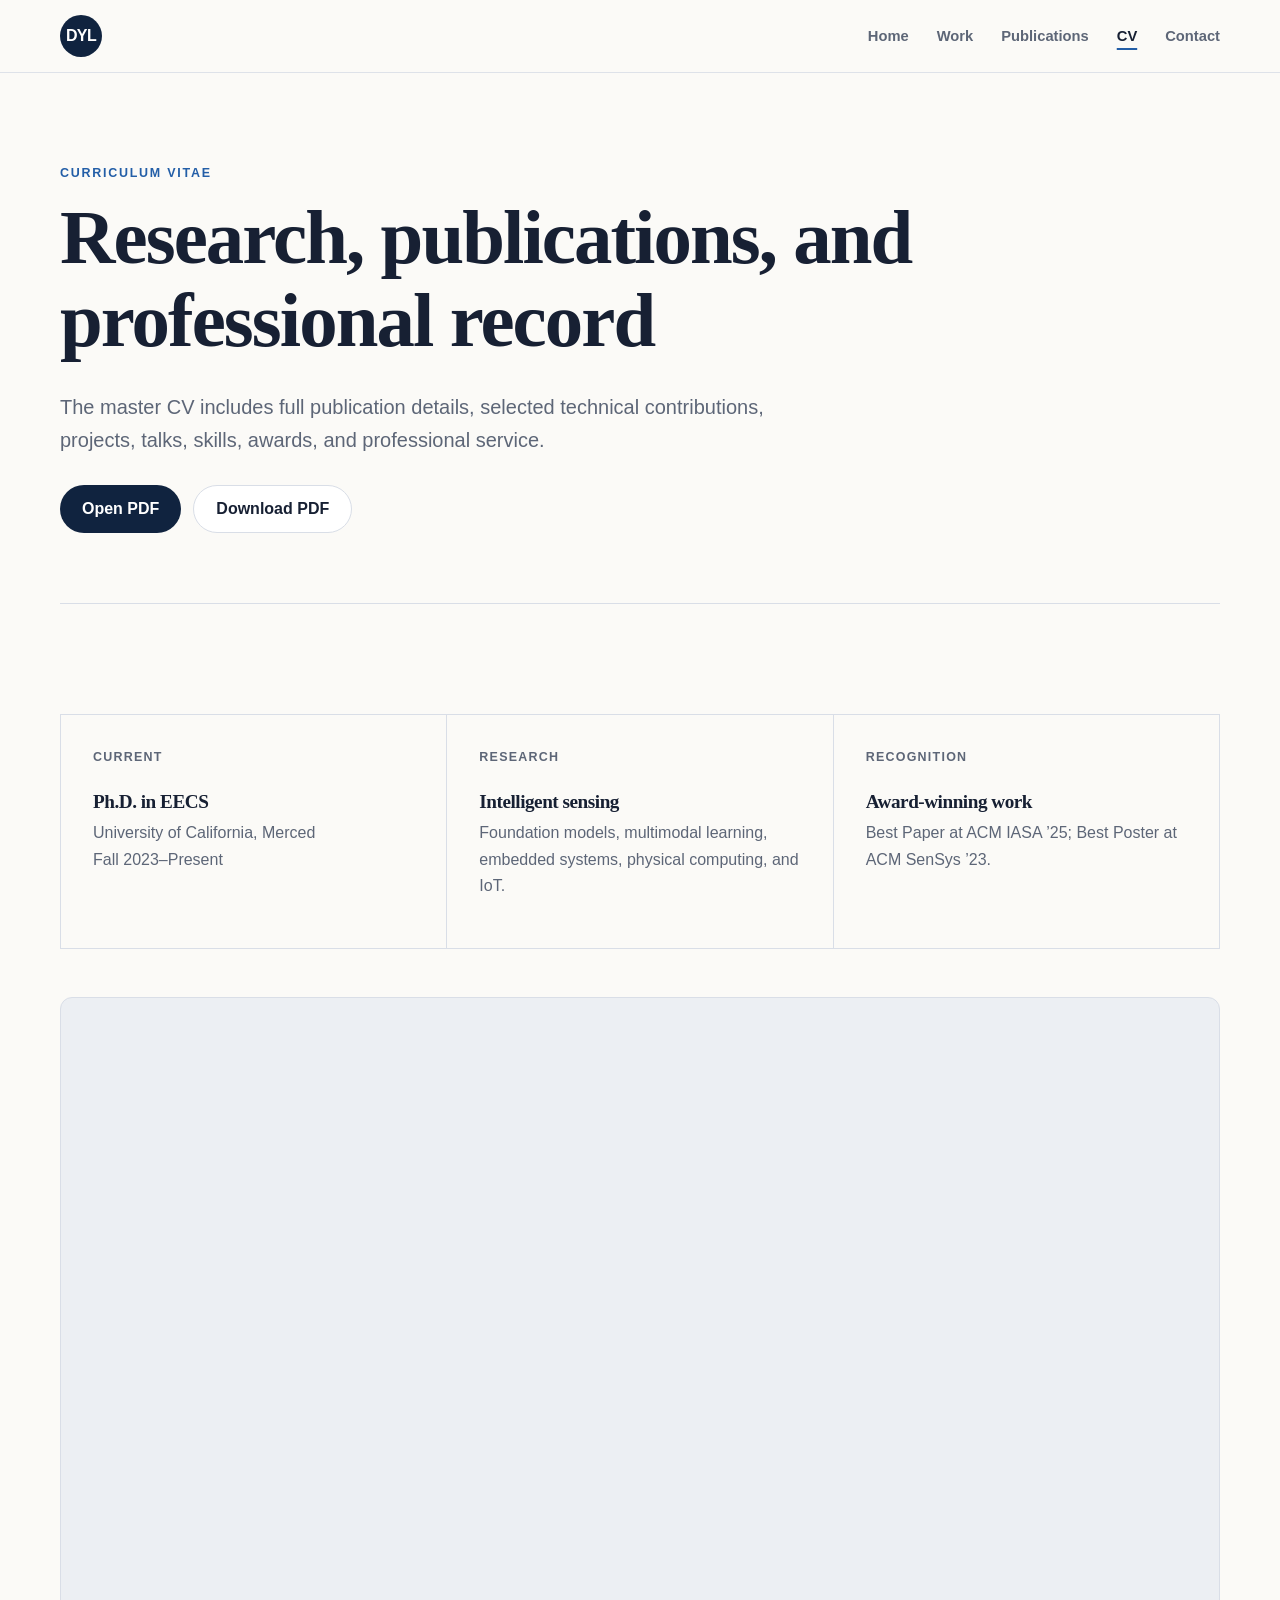
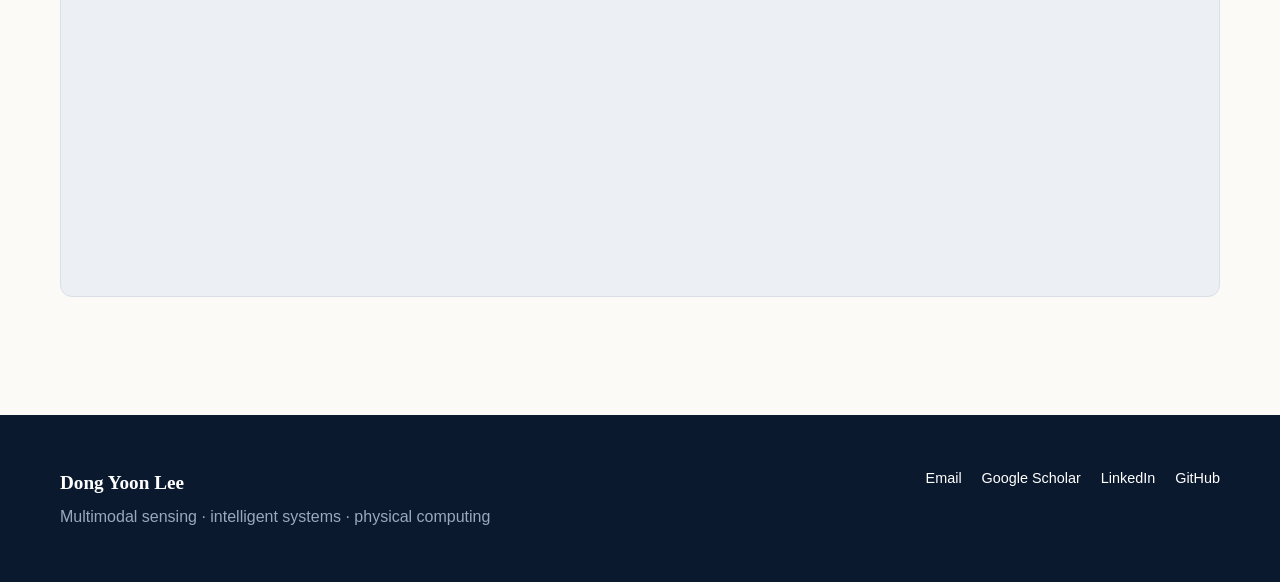
==== cv.html @ 0a425f96 "first pass" ====
<!doctype html>
<html lang="en">
<head>
  <meta charset="utf-8"><meta name="viewport" content="width=device-width, initial-scale=1">
  <meta name="description" content="Master curriculum vitae for Dong Yoon Lee.">
  <title>Curriculum Vitae · Dong Yoon Lee</title><link rel="stylesheet" href="style.css">
</head>
<body>
  <a class="skip-link" href="#content">Skip to content</a>
  <header class="site-header"><div class="nav-wrap"><a class="brand" href="index.html" aria-label="Dong Yoon Lee, home">DYL</a><nav class="site-nav" aria-label="Primary navigation"><a href="index.html">Home</a><a href="index.html#work">Work</a><a href="publications.html">Publications</a><a class="active" aria-current="page" href="cv.html">CV</a><a href="contact.html">Contact</a></nav></div></header>
  <main id="content">
    <header class="page-hero shell"><p class="eyebrow">Curriculum vitae</p><h1>Research, publications, and professional record</h1><p class="lede">The master CV includes full publication details, selected technical contributions, projects, talks, skills, awards, and professional service.</p><div class="cv-actions"><a class="button primary" href="assets/dong-yoon-lee-cv.pdf">Open PDF</a><a class="button secondary" href="assets/dong-yoon-lee-cv.pdf" download>Download PDF</a></div></header>
    <section class="section shell">
      <div class="fact-grid" style="margin-bottom:48px"><article><p class="kicker">Current</p><h3>Ph.D. in EECS</h3><p>University of California, Merced<br>Fall 2023–Present</p></article><article><p class="kicker">Research</p><h3>Intelligent sensing</h3><p>Foundation models, multimodal learning, embedded systems, physical computing, and IoT.</p></article><article><p class="kicker">Recognition</p><h3>Award-winning work</h3><p>Best Paper at ACM IASA ’25; Best Poster at ACM SenSys ’23.</p></article></div>
      <iframe class="pdf-frame" src="assets/dong-yoon-lee-cv.pdf" title="Dong Yoon Lee master curriculum vitae"><p>Your browser cannot display embedded PDFs. <a href="assets/dong-yoon-lee-cv.pdf">Download the CV instead.</a></p></iframe>
    </section>
  </main>
  <footer class="site-footer"><div class="shell footer-grid"><div><strong>Dong Yoon Lee</strong><p>Multimodal sensing · intelligent systems · physical computing</p></div><div class="footer-links"><a href="mailto:dlee267@ucmerced.edu">Email</a><a href="https://scholar.google.com/citations?user=Y2DTte0AAAAJ&amp;hl=en">Google Scholar</a><a href="https://www.linkedin.com/in/dong-yoon-l-203b5611b/">LinkedIn</a><a href="https://github.com/dlee267">GitHub</a></div></div></footer>
</body>
</html>
---- style.css ----
:root {
  --ink: #172033;
  --muted: #5d6677;
  --line: #d9dee7;
  --paper: #fbfaf7;
  --white: #ffffff;
  --navy: #10233f;
  --blue: #235ea7;
  --teal: #087f75;
  --amber: #a65f09;
  --violet: #7754a4;
  --max: 1160px;
  --shadow: 0 18px 55px rgba(24, 37, 58, 0.10);
}

* { box-sizing: border-box; }
html { scroll-behavior: smooth; }
body { margin: 0; color: var(--ink); background: var(--paper); font-family: Inter, ui-sans-serif, -apple-system, BlinkMacSystemFont, "Segoe UI", sans-serif; font-size: 16px; line-height: 1.65; -webkit-font-smoothing: antialiased; }
a { color: inherit; text-underline-offset: 0.2em; }
a:hover { color: var(--blue); }
img, iframe { max-width: 100%; }
.shell { width: min(var(--max), calc(100% - 40px)); margin-inline: auto; }
.skip-link { position: fixed; top: -60px; left: 20px; z-index: 100; padding: 10px 16px; background: var(--white); border: 2px solid var(--blue); }
.skip-link:focus { top: 12px; }

.site-header { position: sticky; top: 0; z-index: 20; border-bottom: 1px solid rgba(217, 222, 231, 0.85); background: rgba(251, 250, 247, 0.93); backdrop-filter: blur(14px); }
.nav-wrap { width: min(var(--max), calc(100% - 40px)); min-height: 72px; margin-inline: auto; display: flex; align-items: center; justify-content: space-between; gap: 24px; }
.brand { display: grid; place-items: center; width: 42px; height: 42px; border-radius: 50%; background: var(--navy); color: white; font-weight: 800; letter-spacing: -0.04em; text-decoration: none; }
.brand:hover { color: white; background: var(--blue); }
.site-nav { display: flex; gap: 28px; align-items: center; }
.site-nav a { color: var(--muted); font-size: 0.92rem; font-weight: 650; text-decoration: none; }
.site-nav a:hover, .site-nav a.active { color: var(--ink); }
.site-nav a.active { text-decoration: underline; text-decoration-color: var(--blue); text-decoration-thickness: 2px; text-underline-offset: 0.45em; }

h1, h2, h3 { margin: 0; font-family: Georgia, "Times New Roman", serif; line-height: 1.08; letter-spacing: -0.025em; }
h1 { font-size: clamp(3rem, 7vw, 6.6rem); }
h2 { font-size: clamp(2.05rem, 4.2vw, 3.8rem); }
h3 { font-size: 1.35rem; }
p { margin: 0 0 1em; }
.eyebrow, .kicker { margin: 0 0 0.85rem; color: var(--blue); font-size: 0.78rem; font-weight: 800; letter-spacing: 0.14em; text-transform: uppercase; }
.kicker { color: var(--muted); letter-spacing: 0.1em; }
.eyebrow.light { color: #9ec6ff; }
.section { padding-block: 110px; }
.section-tint { background: #f0f3f6; }
.section-dark { color: white; background: var(--navy); }
.section-heading { display: flex; align-items: end; justify-content: space-between; gap: 40px; margin-bottom: 48px; }
.section-heading > p { max-width: 480px; color: var(--muted); margin: 0; }

.hero { min-height: 680px; display: grid; grid-template-columns: minmax(0, 1.55fr) minmax(270px, 0.65fr); gap: 80px; align-items: center; padding-block: 100px; }
.hero h1 span { color: var(--blue); }
.hero-lede { max-width: 760px; margin-top: 30px; color: var(--muted); font-size: clamp(1.15rem, 2vw, 1.4rem); }
.button-row { display: flex; flex-wrap: wrap; gap: 12px; margin-top: 38px; }
.button { display: inline-flex; align-items: center; justify-content: center; min-height: 48px; padding: 0 22px; border-radius: 999px; font-weight: 750; text-decoration: none; transition: 160ms ease; }
.button:hover { transform: translateY(-2px); }
.button.primary { color: white; background: var(--navy); }
.button.primary:hover { color: white; background: var(--blue); }
.button.secondary { border: 1px solid var(--line); background: white; }
.hero-panel { padding: 32px; border: 1px solid var(--line); border-radius: 20px; background: rgba(255,255,255,0.72); box-shadow: var(--shadow); }
.stats { margin: 0; }
.stats > div { display: grid; grid-template-columns: 72px 1fr; gap: 18px; align-items: baseline; padding-block: 18px; border-top: 1px solid var(--line); }
.stats dt { font-family: Georgia, serif; font-size: 2.6rem; font-weight: 700; }
.stats dd { margin: 0; color: var(--muted); line-height: 1.25; }
.availability { margin: 18px 0 0; padding-top: 20px; border-top: 1px solid var(--line); font-size: 0.9rem; color: var(--muted); }

.intro-grid { display: grid; grid-template-columns: 0.8fr 1.2fr; gap: 90px; }
.prose { color: var(--muted); }
.prose.large { font-size: 1.15rem; }
.prose p:last-child { margin-bottom: 0; }
.card-grid { display: grid; gap: 22px; }
.card-grid.two-col { grid-template-columns: repeat(2, minmax(0, 1fr)); }
.area-card { position: relative; min-height: 330px; padding: 34px; overflow: hidden; border: 1px solid var(--line); border-radius: 18px; background: white; text-decoration: none; transition: transform 180ms ease, box-shadow 180ms ease; }
.area-card::after { content: ""; position: absolute; width: 150px; height: 150px; right: -42px; bottom: -52px; border-radius: 50%; opacity: 0.13; background: currentColor; }
.area-card:hover { transform: translateY(-5px); color: inherit; box-shadow: var(--shadow); }
.area-card.cobalt { color: var(--blue); }
.area-card.teal { color: var(--teal); }
.area-card.amber { color: var(--amber); }
.area-card.violet { color: var(--violet); }
.area-card h3 { max-width: 430px; margin-top: 42px; color: var(--ink); font-size: 2rem; }
.area-card p { max-width: 490px; margin-top: 18px; color: var(--muted); }
.card-index { font-weight: 800; font-variant-numeric: tabular-nums; }
.text-link { display: inline-block; margin-top: 16px; font-weight: 800; text-decoration: none; }
.text-link.standalone { color: var(--blue); }

.feature-list { border-top: 1px solid var(--line); }
.feature-row { display: grid; grid-template-columns: 140px 1fr auto; gap: 34px; align-items: center; padding: 30px 10px; border-bottom: 1px solid var(--line); }
.feature-row h3 { font-size: 1.55rem; }
.feature-row p { margin: 8px 0 0; color: var(--muted); }
.feature-row > a { font-weight: 800; text-decoration: none; white-space: nowrap; }
.feature-meta { display: flex; flex-direction: column; color: var(--muted); font-size: 0.82rem; font-weight: 750; text-transform: uppercase; letter-spacing: 0.08em; }
.split-callout { display: grid; grid-template-columns: 1.2fr 0.8fr; gap: 100px; align-items: center; }
.split-callout p { color: #c9d4e4; font-size: 1.1rem; }
.light-button { margin-top: 20px; color: var(--navy); background: white; }
.fact-grid { display: grid; grid-template-columns: repeat(3, 1fr); gap: 1px; background: var(--line); border: 1px solid var(--line); }
.fact-grid article { padding: 32px; background: var(--paper); }
.fact-grid h3 { margin-top: 24px; font-size: 1.2rem; }
.fact-grid p:not(.kicker) { margin-top: 8px; color: var(--muted); }

.page-hero { padding-block: 90px 70px; border-bottom: 1px solid var(--line); }
.page-hero h1 { max-width: 1000px; font-size: clamp(2.8rem, 6vw, 5.6rem); }
.page-hero .lede { max-width: 760px; margin-top: 28px; color: var(--muted); font-size: 1.25rem; }
.breadcrumbs { margin-bottom: 28px; color: var(--muted); font-size: 0.9rem; }
.breadcrumbs a { text-decoration: none; }
.detail-layout { display: grid; grid-template-columns: 260px 1fr; gap: 80px; }
.detail-aside { position: sticky; top: 110px; align-self: start; }
.detail-aside ul { margin: 0; padding: 0; list-style: none; }
.detail-aside li { padding-block: 8px; border-bottom: 1px solid var(--line); }
.detail-aside a { color: var(--muted); text-decoration: none; }
.detail-main > section + section { margin-top: 80px; }
.detail-main h2 { margin-bottom: 28px; font-size: 2.3rem; }
.detail-main h3 { margin-bottom: 10px; }
.detail-main .prose { max-width: 780px; }
.project-grid { display: grid; grid-template-columns: repeat(2, minmax(0, 1fr)); gap: 20px; }
.project-card { padding: 28px; border: 1px solid var(--line); border-radius: 14px; background: white; }
.project-card .project-meta { color: var(--blue); font-size: 0.78rem; font-weight: 800; text-transform: uppercase; letter-spacing: 0.1em; }
.project-card h3 { margin-top: 14px; }
.project-card p { margin-top: 14px; color: var(--muted); }
.project-card ul { padding-left: 1.2em; color: var(--muted); }
.project-card a { color: var(--blue); font-weight: 750; text-decoration: none; }
.metric-strip { display: grid; grid-template-columns: repeat(3, 1fr); gap: 1px; margin: 40px 0; background: var(--line); border: 1px solid var(--line); }
.metric-strip div { padding: 24px; background: var(--paper); }
.metric-strip strong { display: block; font-family: Georgia, serif; font-size: 2rem; }
.metric-strip span { color: var(--muted); font-size: 0.9rem; }

.pub-year { display: grid; grid-template-columns: 120px 1fr; gap: 40px; padding-block: 34px; border-top: 1px solid var(--line); }
.pub-year > h2 { font-size: 1.6rem; color: var(--blue); }
.publication-list { display: grid; gap: 30px; }
.publication h3 { font-size: 1.28rem; line-height: 1.25; }
.publication p { margin: 8px 0 0; color: var(--muted); }
.publication .authors { color: var(--ink); }
.venue { font-style: italic; }
.badge { display: inline-block; margin-left: 8px; padding: 3px 8px; border-radius: 999px; color: #7a4300; background: #ffedcb; font-size: 0.7rem; font-style: normal; font-weight: 800; letter-spacing: 0.06em; text-transform: uppercase; }
.pub-links { display: flex; gap: 14px; margin-top: 10px; }
.pub-links a { color: var(--blue); font-size: 0.9rem; font-weight: 750; text-decoration: none; }

.cv-actions { display: flex; flex-wrap: wrap; gap: 12px; margin-top: 28px; }
.pdf-frame { width: 100%; min-height: 900px; border: 1px solid var(--line); border-radius: 12px; background: #eceff3; }
.contact-grid { display: grid; grid-template-columns: 1.1fr 0.9fr; gap: 60px; }
.contact-card { padding: 32px; border: 1px solid var(--line); border-radius: 16px; background: white; }
.contact-list { margin: 0; }
.contact-list div { display: grid; grid-template-columns: 110px 1fr; gap: 20px; padding-block: 18px; border-bottom: 1px solid var(--line); }
.contact-list div:last-child { border-bottom: 0; }
.contact-list dt { color: var(--muted); font-size: 0.82rem; font-weight: 800; text-transform: uppercase; letter-spacing: 0.08em; }
.contact-list dd { margin: 0; overflow-wrap: anywhere; }

.site-footer { padding-block: 52px; color: #d4ddeb; background: #0b192e; }
.footer-grid { display: flex; justify-content: space-between; gap: 40px; }
.site-footer strong { color: white; font-family: Georgia, serif; font-size: 1.2rem; }
.site-footer p { margin: 5px 0 0; color: #99a8bb; }
.footer-links { display: flex; flex-wrap: wrap; gap: 20px; align-content: start; }
.footer-links a { color: white; font-size: 0.9rem; text-decoration: none; }

@media (max-width: 860px) {
  .section { padding-block: 76px; }
  .hero { min-height: auto; grid-template-columns: 1fr; gap: 42px; padding-block: 72px; }
  .hero-panel { max-width: 520px; }
  .intro-grid, .split-callout, .detail-layout, .contact-grid { grid-template-columns: 1fr; gap: 44px; }
  .detail-aside { position: static; }
  .detail-aside ul { display: flex; flex-wrap: wrap; gap: 8px 20px; }
  .detail-aside li { border: 0; }
  .fact-grid { grid-template-columns: 1fr; }
  .section-heading { align-items: start; flex-direction: column; }
}

@media (max-width: 680px) {
  .shell, .nav-wrap { width: min(100% - 28px, var(--max)); }
  .nav-wrap { min-height: auto; padding-block: 14px; align-items: flex-start; }
  .site-nav { justify-content: flex-end; flex-wrap: wrap; gap: 10px 18px; }
  .site-nav a { font-size: 0.82rem; }
  .card-grid.two-col, .project-grid, .metric-strip { grid-template-columns: 1fr; }
  .feature-row { grid-template-columns: 1fr; gap: 12px; }
  .feature-meta { flex-direction: row; gap: 12px; }
  .pub-year { grid-template-columns: 1fr; gap: 18px; }
  .footer-grid { flex-direction: column; }
  .pdf-frame { min-height: 600px; }
}

@media (prefers-reduced-motion: reduce) {
  html { scroll-behavior: auto; }
  *, *::before, *::after { transition-duration: 0.01ms !important; }
}
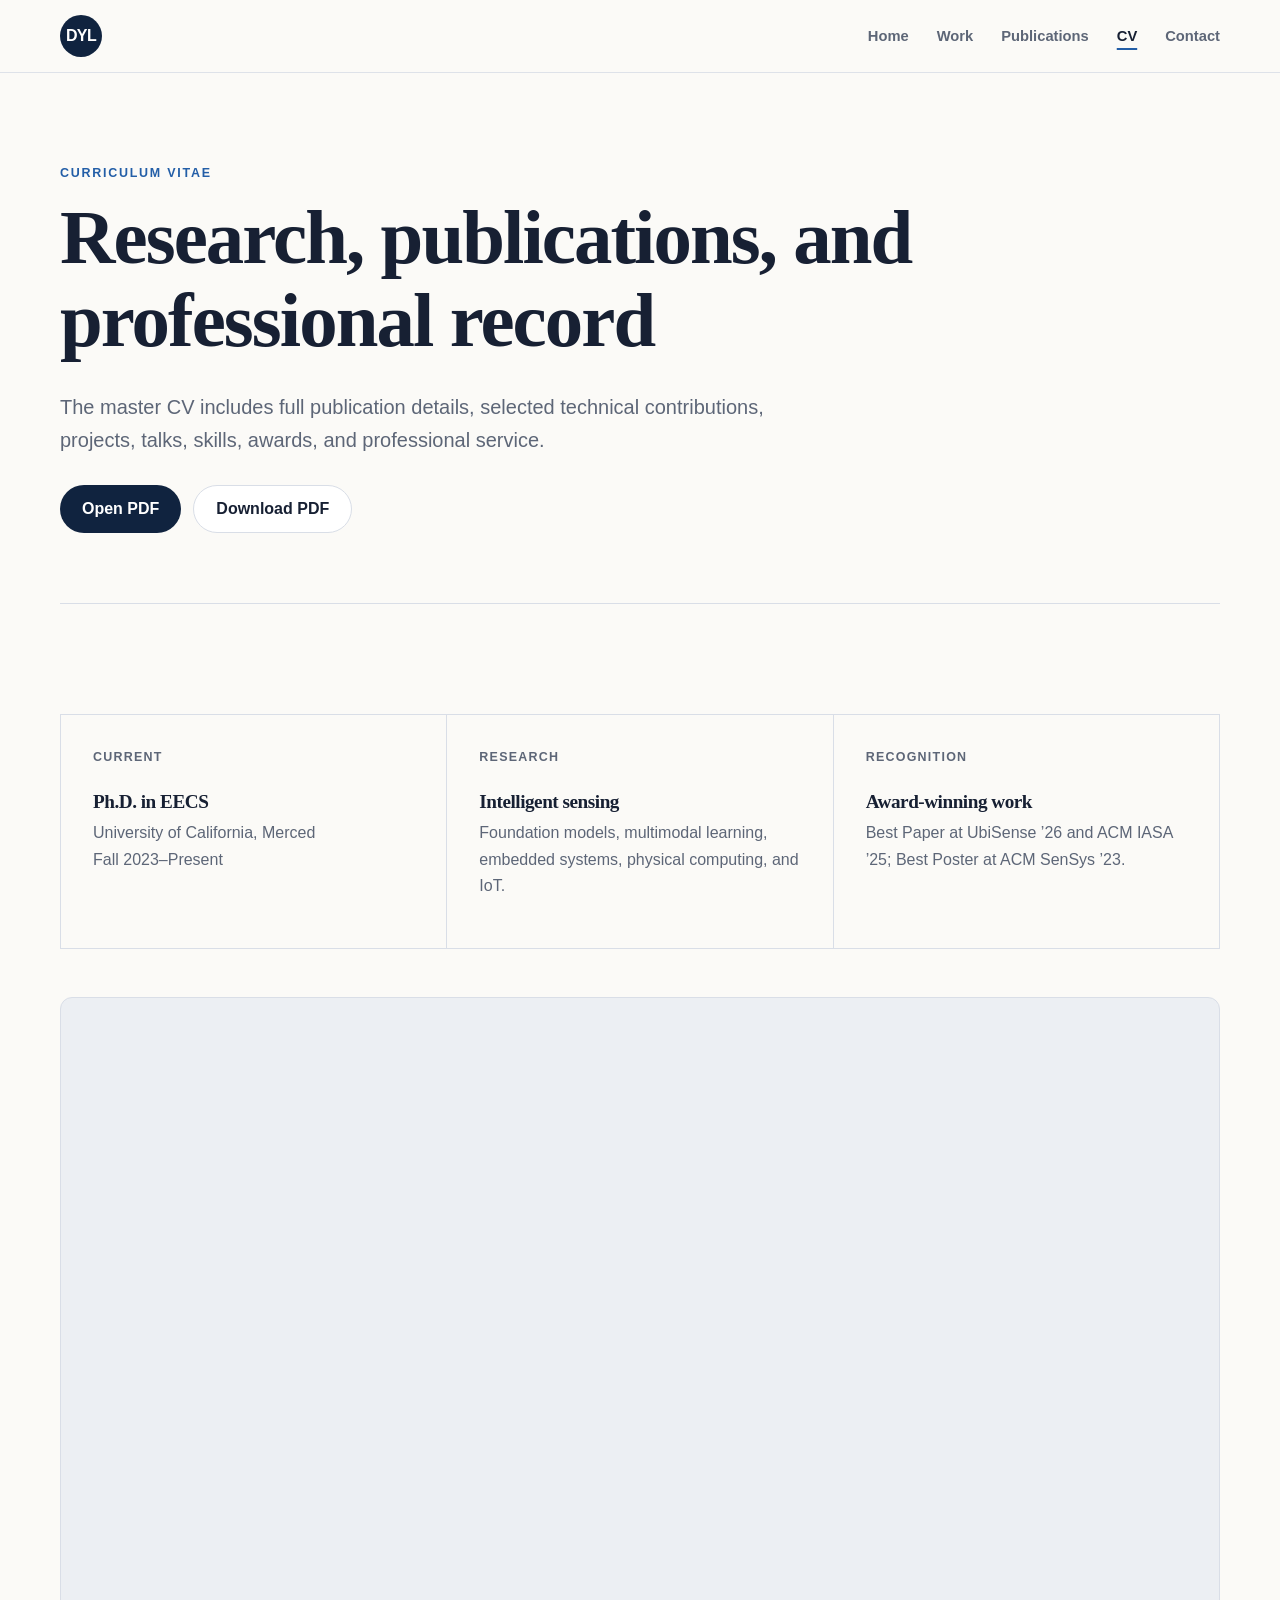
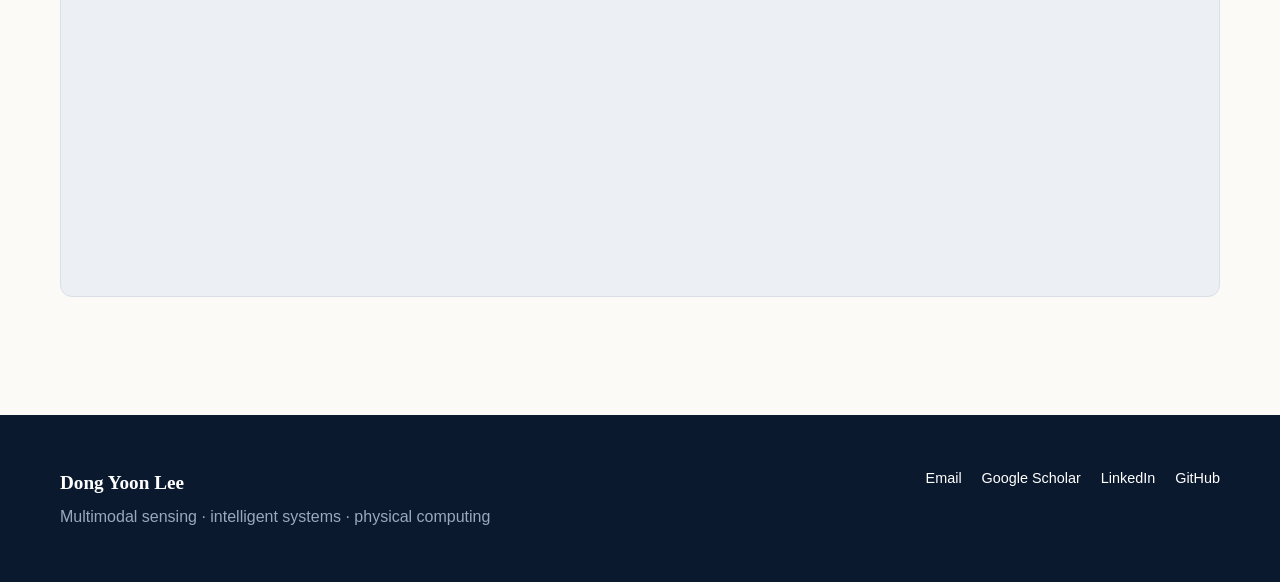
==== commit d4c7a94f: "first pass" ====
--- a/cv.html
+++ b/cv.html
@@ -11,7 +11,7 @@
   <main id="content">
     <header class="page-hero shell"><p class="eyebrow">Curriculum vitae</p><h1>Research, publications, and professional record</h1><p class="lede">The master CV includes full publication details, selected technical contributions, projects, talks, skills, awards, and professional service.</p><div class="cv-actions"><a class="button primary" href="assets/dong-yoon-lee-cv.pdf">Open PDF</a><a class="button secondary" href="assets/dong-yoon-lee-cv.pdf" download>Download PDF</a></div></header>
     <section class="section shell">
-      <div class="fact-grid" style="margin-bottom:48px"><article><p class="kicker">Current</p><h3>Ph.D. in EECS</h3><p>University of California, Merced<br>Fall 2023–Present</p></article><article><p class="kicker">Research</p><h3>Intelligent sensing</h3><p>Foundation models, multimodal learning, embedded systems, physical computing, and IoT.</p></article><article><p class="kicker">Recognition</p><h3>Award-winning work</h3><p>Best Paper at ACM IASA ’25; Best Poster at ACM SenSys ’23.</p></article></div>
+      <div class="fact-grid" style="margin-bottom:48px"><article><p class="kicker">Current</p><h3>Ph.D. in EECS</h3><p>University of California, Merced<br>Fall 2023–Present</p></article><article><p class="kicker">Research</p><h3>Intelligent sensing</h3><p>Foundation models, multimodal learning, embedded systems, physical computing, and IoT.</p></article><article><p class="kicker">Recognition</p><h3>Award-winning work</h3><p>Best Paper at UbiSense ’26 and ACM IASA ’25; Best Poster at ACM SenSys ’23.</p></article></div>
       <iframe class="pdf-frame" src="assets/dong-yoon-lee-cv.pdf" title="Dong Yoon Lee master curriculum vitae"><p>Your browser cannot display embedded PDFs. <a href="assets/dong-yoon-lee-cv.pdf">Download the CV instead.</a></p></iframe>
     </section>
   </main>
